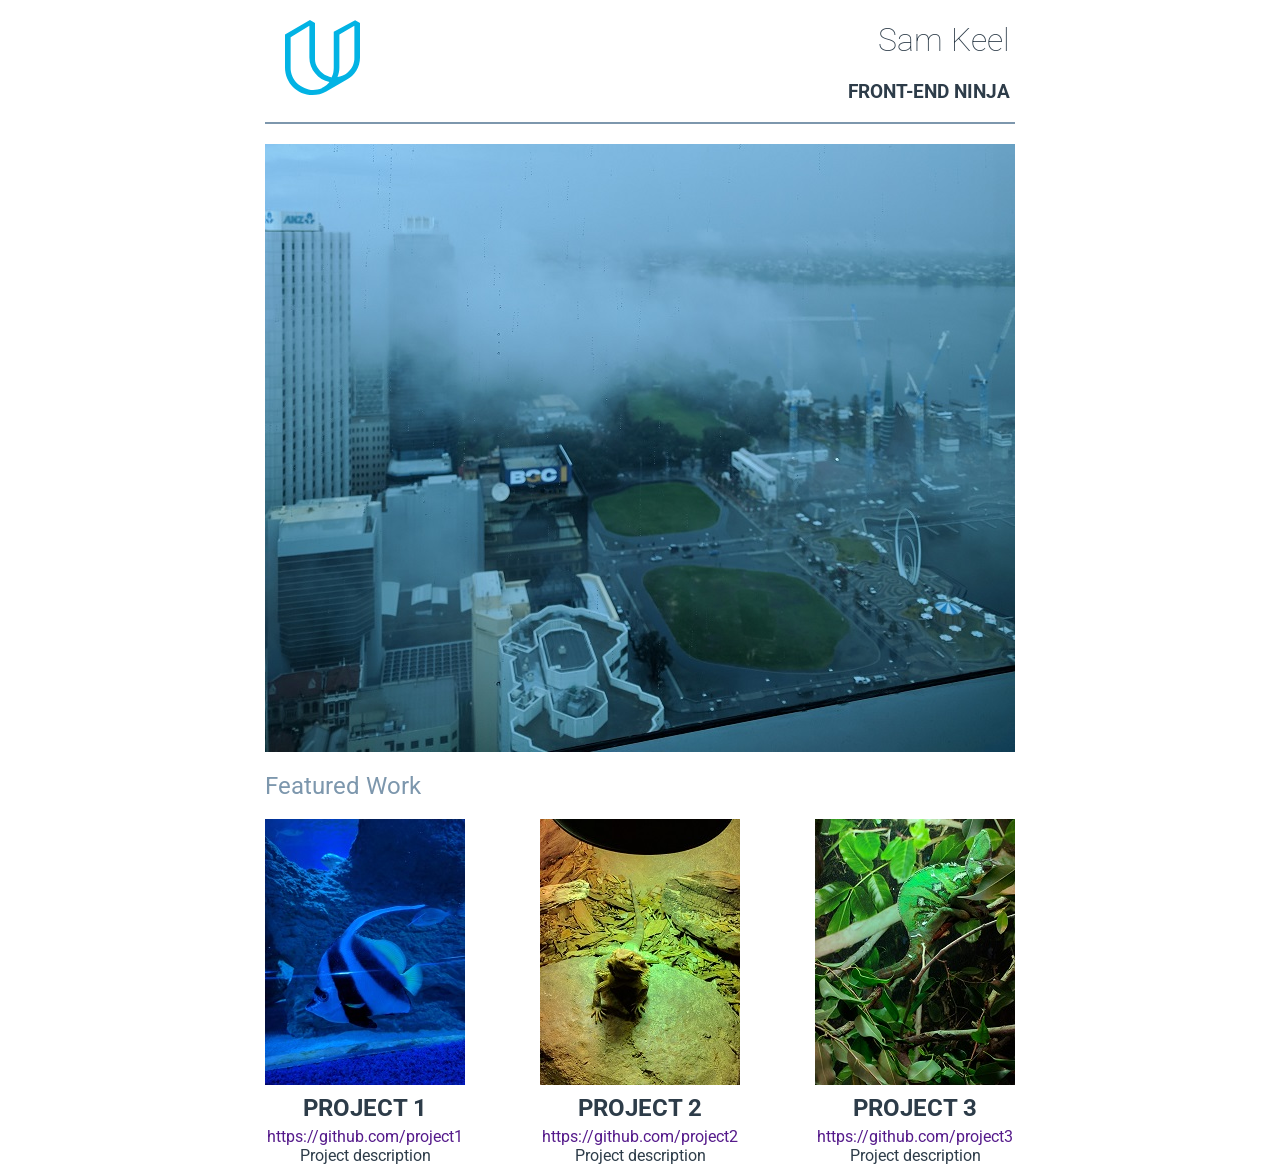
==== section1/project2/index.html @ 0d5b9524 "Add files via upload" ====
<!DOCTYPE html>
<html>

<head>
    <meta charset="utf-8">
    <meta name="viewport" content="width=device-width, initial-scale=1">
    <title>Project2</title>
    <link rel="stylesheet" href="css/styles.css">
    <link href="https://fonts.googleapis.com/css?family=Roboto:100,200,300,400" rel="stylesheet">
</head>

<body class="content">
    <header>
        <div class="header">
            <img src="img/udacityLogo.svg" class="logoimage" alt="Udacity Logo">
            <div class="subtitle">
                <h1 class="name">Sam Keel</h1>
                <h3>FRONT-END NINJA</h3>
            </div>
        </div>
    </header>

    <span>
        <img src="img/main.jpg" class=main_img alt="Main image">
    </span>
    <div>
        <h2 class="featured_work">Featured Work</h2>
    </div>

    <div class="projects">
        <div>
            <img src="img/proj1.jpg" alt="Project 1">
            <h2 class="project_text">PROJECT 1</h2>
            <a href="">https://github.com/project1</a>
            <p class="paragraph_text">Project description</p>
        </div>

        <div>
            <img src="img/proj2.jpg" alt="Project 2">
            <h2 class="project_text">PROJECT 2</h2>
            <a href="">https://github.com/project2</a>
            <p class="paragraph_text">Project description</p>
        </div>

        <div>
            <img src="img/proj3.jpg" alt="Project 3">
            <h2 class="project_text">PROJECT 3</h2>
            <a href="">https://github.com/project3</a>
            <p class="paragraph_text">Project description</p>
        </div>
    </div>

</body>

</html>
---- section1/project2/css/styles.css ----
.content{
    max-width: 750px;
    margin: auto;
    font-family: 'Roboto', sans-serif;
}


.header {
    display:flex;
    flex-direction: row;
    box-sizing: border-box;
    justify-content: space-between;
    box-sizing: border-box;
    flex: 1 auto;
    border-bottom: 2px solid #7d97ad;
}


.logoimage {
    max-width: 75px;
    max-height: 75px;
    margin: 20px;
}


.subtitle {
    text-align: right ;    
    margin-right: 5px;
    color: #2d3c49
}


.name{
    font-weight: 100;
}


.main_img{
    display: flex;
    justify-content: center;
    padding-top: 20px;
    max-width: 100%;
    max-height: 100%;
}


.featured_work{
    color: #7d97ad;
    font-weight: 400;
}


a:link{
    text-decoration: none;
}


a:hover {
    text-decoration: underline;
}

a {
    /* font-weight: 200; */
}


.projects{
    display: flex;
    flex-wrap: wrap;
    text-align: center;
    justify-content: space-between;
    color: #2d3c49
}


@media (max-width: 750px){
    .projects{
        justify-content: center;
    }
}


.paragraph_text{
    margin: 0;
}


.project_text{
    margin-top: 5px;
    margin-bottom: 5px;
}
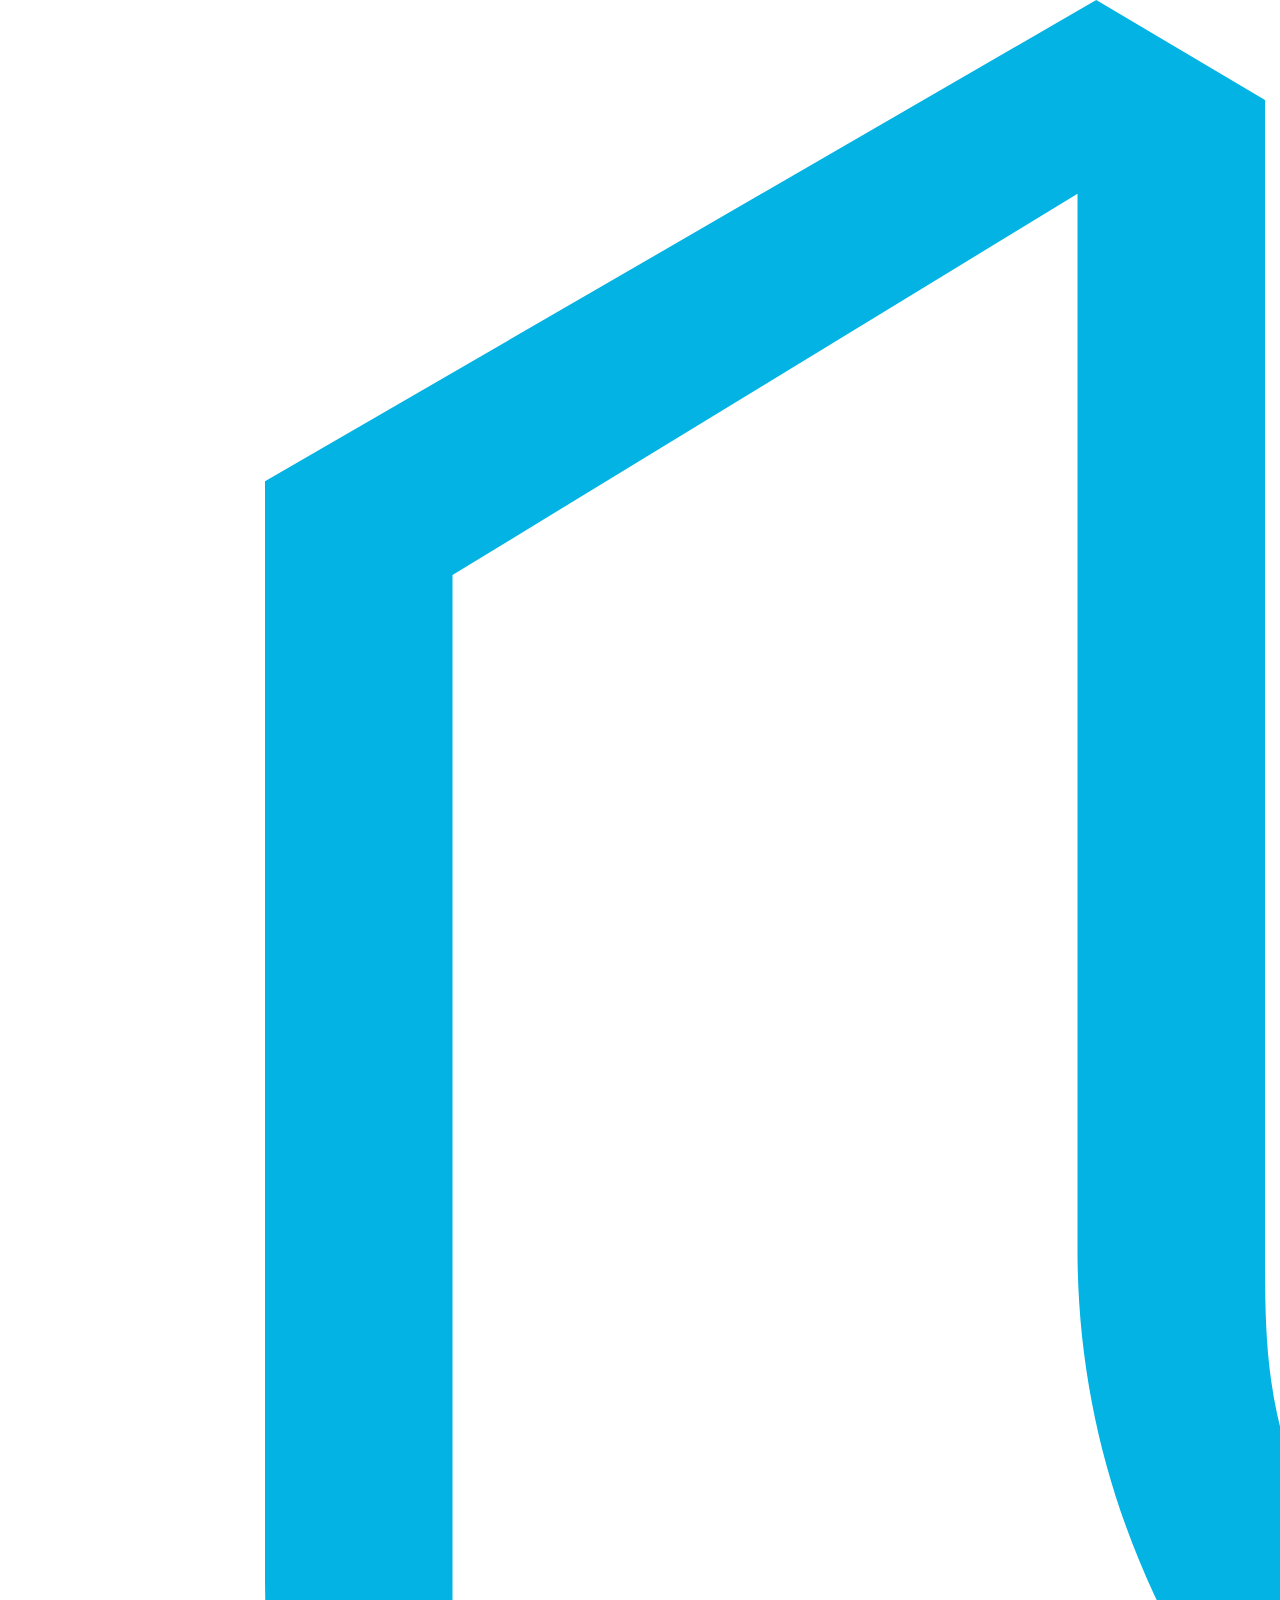
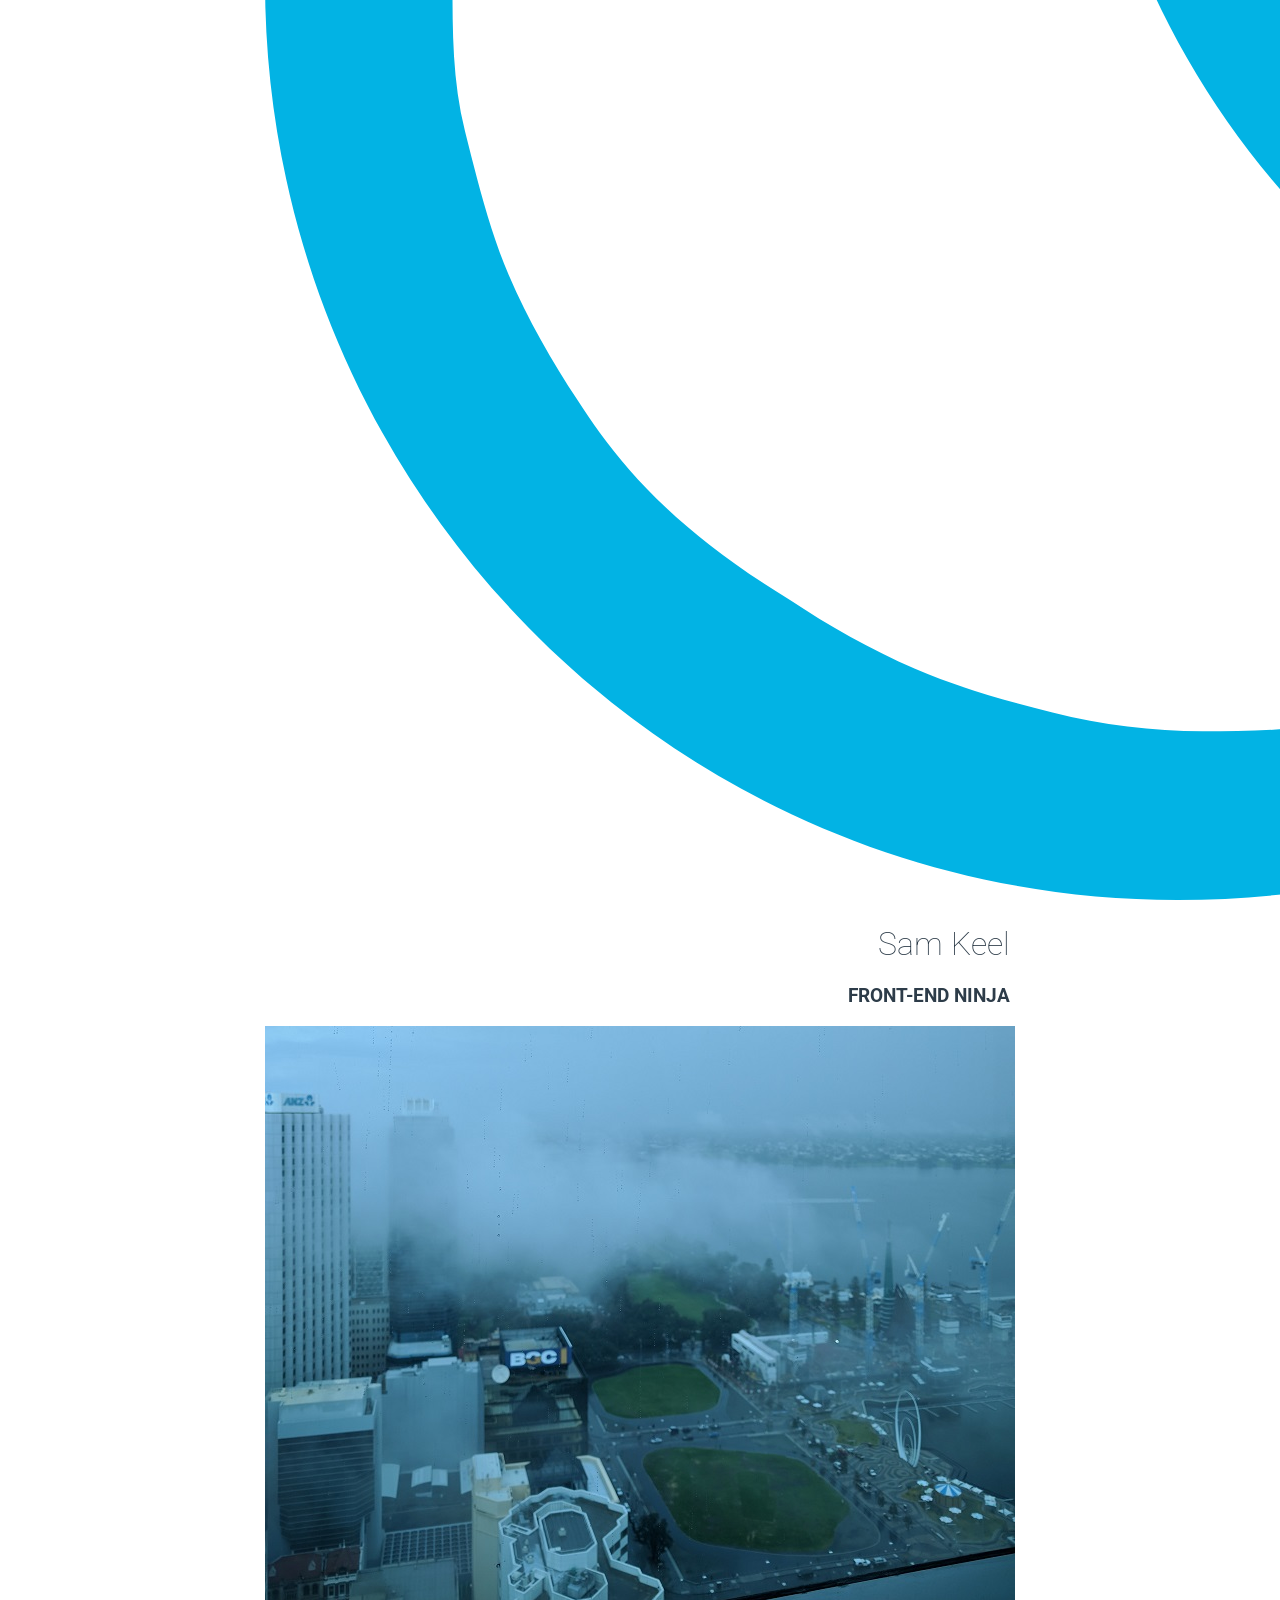
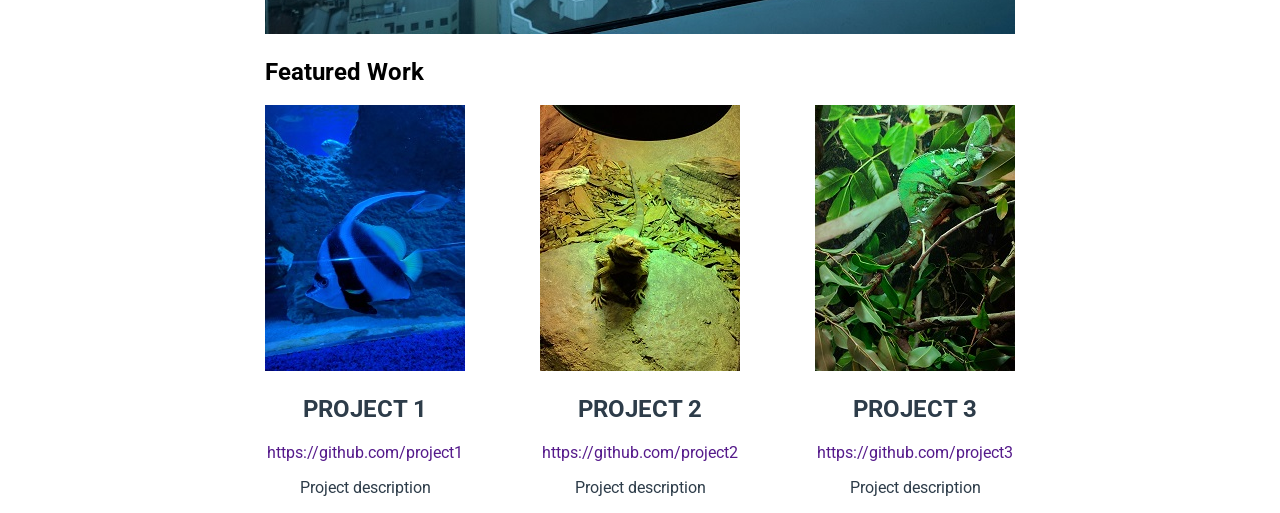
==== commit a53b9438: "Updated as per review comments Standardized hyphen in class names and ensured all containers had a c" ====
--- a/section1/project2/index.html
+++ b/section1/project2/index.html
@@ -10,46 +10,40 @@
 </head>
 
 <body class="content">
-    <header>
-        <div class="header">
-            <img src="img/udacityLogo.svg" class="logoimage" alt="Udacity Logo">
-            <div class="subtitle">
-                <h1 class="name">Sam Keel</h1>
-                <h3>FRONT-END NINJA</h3>
-            </div>
+    <header class="heading">
+        <img src="img/udacityLogo.svg" class="logo-image" alt="Udacity Logo">
+        <div class="subtitle">
+            <h1 class="name">Sam Keel</h1>
+            <h3>FRONT-END NINJA</h3>
         </div>
     </header>
 
-    <span>
-        <img src="img/main.jpg" class=main_img alt="Main image">
-    </span>
-    <div>
-        <h2 class="featured_work">Featured Work</h2>
-    </div>
+    <img src="img/main.jpg" class=main-img alt="Main image">
+    <h2 class="featured-work">Featured Work</h2>
 
     <div class="projects">
-        <div>
+        <div class="project">
             <img src="img/proj1.jpg" alt="Project 1">
-            <h2 class="project_text">PROJECT 1</h2>
-            <a href="">https://github.com/project1</a>
-            <p class="paragraph_text">Project description</p>
+            <h2 class="project-text">PROJECT 1</h2>
+            <a href="" class="url-text">https://github.com/project1</a>
+            <p class="paragraph-text">Project description</p>
         </div>
 
-        <div>
+        <div class="project">
             <img src="img/proj2.jpg" alt="Project 2">
-            <h2 class="project_text">PROJECT 2</h2>
-            <a href="">https://github.com/project2</a>
-            <p class="paragraph_text">Project description</p>
+            <h2 class="project-text">PROJECT 2</h2>
+            <a href="" class="url-text">https://github.com/project2</a>
+            <p class="paragraph-text">Project description</p>
         </div>
 
-        <div>
+        <div class="project">
             <img src="img/proj3.jpg" alt="Project 3">
-            <h2 class="project_text">PROJECT 3</h2>
-            <a href="">https://github.com/project3</a>
-            <p class="paragraph_text">Project description</p>
+            <h2 class="project-text">PROJECT 3</h2>
+            <a href="" class="url-text">https://github.com/project3</a>
+            <p class="paragraph-text">Project description</p>
         </div>
     </div>
 
 </body>
 
-</html>+</html>
